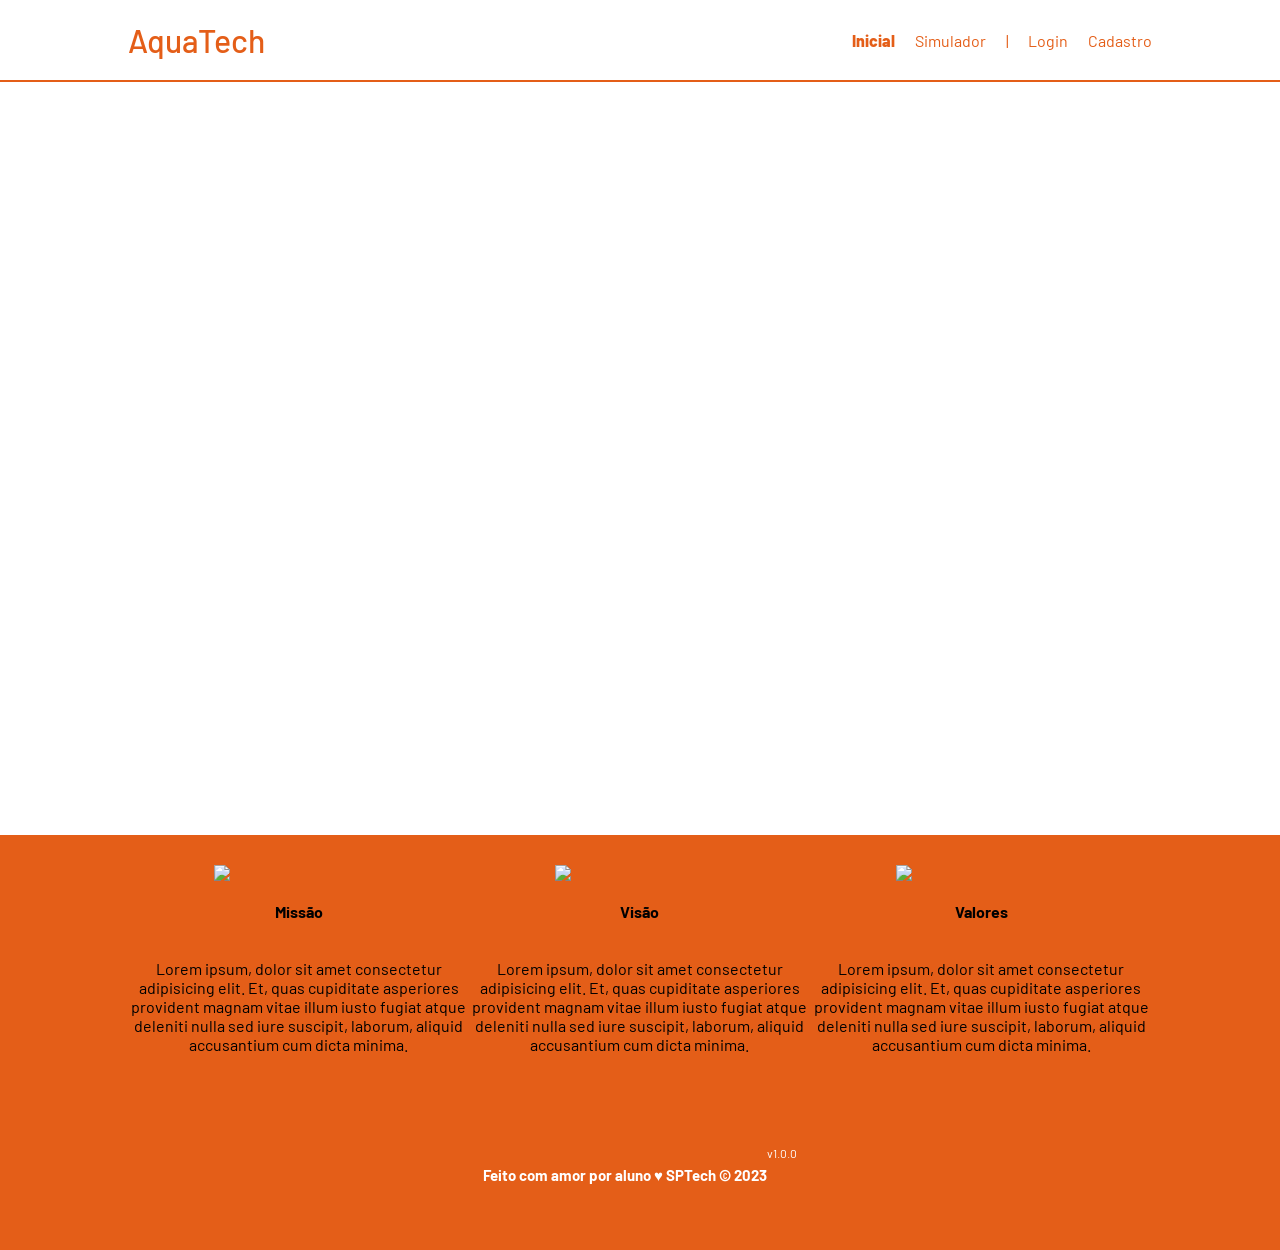
==== jazztech/public/index.html @ 9d969688 "Mudando nome da API para nome do projeto e mudando a Home" ====
<!DOCTYPE html>
<html lang="en">

<head>
    <meta charset="UTF-8">
    <meta http-equiv="X-UA-Compatible" content="IE=edge">
    <meta name="viewport" content="width=device-width, initial-scale=1.0">

    <title>AquaTech | Página Inicial</title>

    <script src="./js/sessao.js"></script>

    <link rel="stylesheet" href="./css/estilo.css">
    <link rel="icon" href="./assets/icon/favicon2.ico">
    <link rel="preconnect" href="https://fonts.gstatic.com">
</head>

<body>
    <div class="header">
      <div class="container">
        <h1 class="titulo">AquaTech</h1>
        <ul class="navbar">
          <li class="agora">
            <a href="#">Inicial</a>
          </li>
          <li>
            <a href="simulador.html">Simulador</a>
          </li>
          <li>|</li>
          <li>
            <a href="login.html">Login</a>
          </li>
          <li>
            <a href="cadastro.html">Cadastro</a>
          </li>
        </ul>
      </div>
    </div>
  
    <div class="banner">
      <div class="container">
        <p>Preservando <span>hoje</span> para existirem <span>amanhã</span>.</p>
      </div>
    </div>
  
    <div class="social">
      <div class="container">
        <div class="boxes">
          <div class="box">
            <img src="assets/imgs/planet-earth_color.png">
            <h4>Missão</h4>
            <p>Lorem ipsum, dolor sit amet consectetur adipisicing elit. Et, quas cupiditate asperiores provident magnam
              vitae illum iusto fugiat atque deleniti nulla sed iure suscipit, laborum, aliquid accusantium cum dicta
              minima.</p>
          </div>
          <div class="box">
            <img src="assets/imgs/lightbulb_color.png">
            <h4>Visão</h4>
            <p>Lorem ipsum, dolor sit amet consectetur adipisicing elit. Et, quas cupiditate asperiores provident magnam
              vitae illum iusto fugiat atque deleniti nulla sed iure suscipit, laborum, aliquid accusantium cum dicta
              minima.</p>
          </div>
          <div class="box">
            <img src="assets/imgs/growth_color.png">
            <h4>Valores</h4>
            <p>Lorem ipsum, dolor sit amet consectetur adipisicing elit. Et, quas cupiditate asperiores provident magnam
              vitae illum iusto fugiat atque deleniti nulla sed iure suscipit, laborum, aliquid accusantium cum dicta
              minima.</p>
          </div>
        </div>
      </div>
    </div>
  
    <div class="footer">
      <div class="container">
        <h4>Feito com amor por aluno &hearts; SPTech &copy; 2023</h4>
        <span class="version">v1.0.0</span>
      </div>
    </div>
  </body>

</html>
---- jazztech/public/css/estilo.css ----
@import url('https://fonts.googleapis.com/css2?family=Barlow:ital,wght@0,100;0,200;0,300;0,400;0,500;0,600;0,700;0,800;0,900;1,100;1,200;1,300;1,400;1,500;1,600;1,700;1,800;1,900&display=swap');

body {
  margin: 0;
  padding: 0;
  font-family: 'Barlow', 'Segoe UI', 'Segoe UI', Tahoma, Geneva, Verdana, sans-serif;
  background-color: rgba(254, 249, 233), 
}

:root {
  --tamanho-header: 80px;
  --tamanho-banner: calc(100vh - var(--tamanho-header) - var(--tamanho-footer) - 2px);
  --tamanho-simulador: calc(100vh - var(--tamanho-header) - var(--tamanho-footer) - 2px);
  --tamanho-login: calc(100vh - var(--tamanho-header) - var(--tamanho-footer) - 2px);
  --tamanho-footer: 65px;
}

.container {
  display: flex;
  width: 80%;
  margin: auto;
}

.header {
  height: var(--tamanho-header);
  border-bottom: 2px solid rgba(228, 94, 24);
}

.header .container {
  justify-content: space-between;
  align-items: center;
  height: 100%;
}

.header a {
  text-decoration: none;
  color: rgba(228, 94, 24);
}

.agora {
  font-weight: 800;
}

.navbar {
  width: 300px;
  display: flex;
  align-items: center;
  justify-content: space-between;
  list-style: none;
  color: rgba(228, 94, 24);
}

.titulo {
  color: rgba(228, 94, 24);
  width: fit-content;
  font-weight: 500;
}

.header h1 {
  margin: 0;
}

/* BANNER */

.banner {
  height: var(--tamanho-banner);
  color: white;
  background-image: url('../assets/imgs/bg-jelly-fish-para-home.png');
  background-size: cover;
}

.banner .container {
  justify-content: center;
  align-items: center;
  height: 100%;
}

.banner .container p {
  width: 50%;
  margin: 0;
  padding: 0;
  font-size: 36px;
}

.banner .container span {
  font-weight: 800;
}

/* MISSÃO VISÃO VALORES */

.social {
  background-color: rgba(228, 94, 24);
  display: flex;
}

.social .container {
  justify-content: center;
}

.box img {
  width: 170px;
}

.social .container .boxes {
  display: flex;
  justify-content: space-between;
  width: 100%;
  padding: 30px 0;
}

.social p {
  text-align: center;
}

.box {
  display: flex;
  flex-direction: column;
  align-items: center;
}

/* FOOTER */

.footer {
  background-color: rgba(228, 94, 24);
  height: 150px;
  color: #fff;
  display: flex;
  font-size: 15px;
}

.footer .container {
  justify-content: center;
  text-align: center;
}

.footer .container .version {
  font-size: 12px;
}

/* LOGIN */

.login {
  height: var(--tamanho-login);
  background-image: url('../assets/imgs/bg-jelly-fish-para-home.png');
  background-size: cover;
}

.login .container {
  justify-content: center;
  align-items: center;
  height: 100%;
}

.card {
  width: 50%;
  background-color: #e5e5e5;
  border-radius: 10px;
  display: flex;
  align-items: center;
  justify-content: space-evenly;
  color: rgba(254, 249, 233);
  flex-direction: column;
  height: fit-content;
  padding: 20px 0;
}

.card h2 {
  margin: 0;
  font-size: 30px;
}

.formulario {
  display: flex;
  height: 90%;
  width: 80%;
  justify-content: space-around;
  flex-direction: column;
}

.formulario span {
  font-size: 15px;
  font-weight: 800;
}

.formulario input {
  border: 2px solid #32b9cd;
  text-align: center;
  border-radius: 10px;
  margin: 0;
}

.formulario select {
  border: 2px solid #32b9cd;
  background-color: rgba(254, 249, 233);
  color: gray;
  height: 36px;
  text-align: center;
  border-radius: 10px;
  margin: 0;
}

.campo {
  display: flex;
  flex-direction: column;
  justify-content: start;
  padding: 5px 0;
}

.botao {
  cursor: pointer;
  font-family: "Barlow", sans-serif;
  border: 0;
  border-radius: 5px;
  font-weight: 600;
  font-size: 18px;
  color: #fff;
  background-color: #ED145B;
  width: 120px;
  height: 30px;
  align-self: center;
  margin-top: 20px;
}

.loading-div {
  width: 50px;
  display: none;
}

.loading-div img {
  height: 50px;
  width: 50px;
}

#div_erros_login {
  display: none
}

/* FORMULARIO */

.alerta_erro{
  display: flex;
  justify-content: flex-end;
}

.card_erro {
  display: none;
  background-color: #fff;
  color: rgba(254, 249, 233);
  width: 230px;
  position: fixed;
  border-radius: 4px;
  border: #ED145B 3px solid;
  padding: 10px;
  margin-right: 10%;
}

.card_erro #mensagem_erro{
  font-weight: 500;
  font-size: 20px;
}

.formulario .tipo_campo {
  font-size: 20px;
  font-weight: 600 !important;
}

.formulario {
  display: flex;
  flex-direction: column;
}

input {
  margin-bottom: 10px;
  border: 2px solid #32b9cd;
  padding: 10px;
  text-align: center;
  border-radius: 10px;
}

.btn {
  font-family: "Barlow", sans-serif;
  border: 0;
  border-radius: 5px;
  font-weight: 600;
  font-size: 18px;
  padding: 10px 15px;
  color: white;
  background-color: #ED145B;
  width: 120px;
  align-self: center;
  margin-top: 5px;
}

.loading-div {
  width: 50px;
  margin: auto;
  display: none;
}

.loading-div img {
  height: 50px;
  width: 50px;
}

/* SIMULADOR */

.simulador {
  color: rgba(254, 249, 233);
}

.simulador .container {
  flex-direction: column;
  overflow: scroll; 
  height: var(--tamanho-simulador);
}

/* ALERTA */

#alerta {
  position: absolute;
  right: 0;
  bottom: 0;
}

.mensagem-alarme {
  background-color: rgba(254, 249, 233);
  border-radius: 5px;
  width: 300px;
  height: 80px;
  margin: 10px;
  padding: 10px 0;
  display: flex;
  justify-content: space-evenly;
  align-items: center;
}

.mensagem-alarme h3 {
  font-size: 14px;
  margin: 0;
}

.mensagem-alarme .informacao {
  width: 66%;
}

.alarme-sino {
  width: 48px;
  height: 48px;
  animation-name: bell;
  animation-duration: 4s;
  background-image: url('https://cdn-icons-png.flaticon.com/512/1157/1157000.png');
  background-size: cover;
  animation-iteration-count: infinite;
}

@keyframes bell {
  0%   {transform: rotate(25deg)}
  25%  {transform: rotate(-25deg)}
  50%  {transform: rotate(25deg)}
  75%  {transform: rotate(-25deg)}
  100% {transform: rotate(25deg)}
}
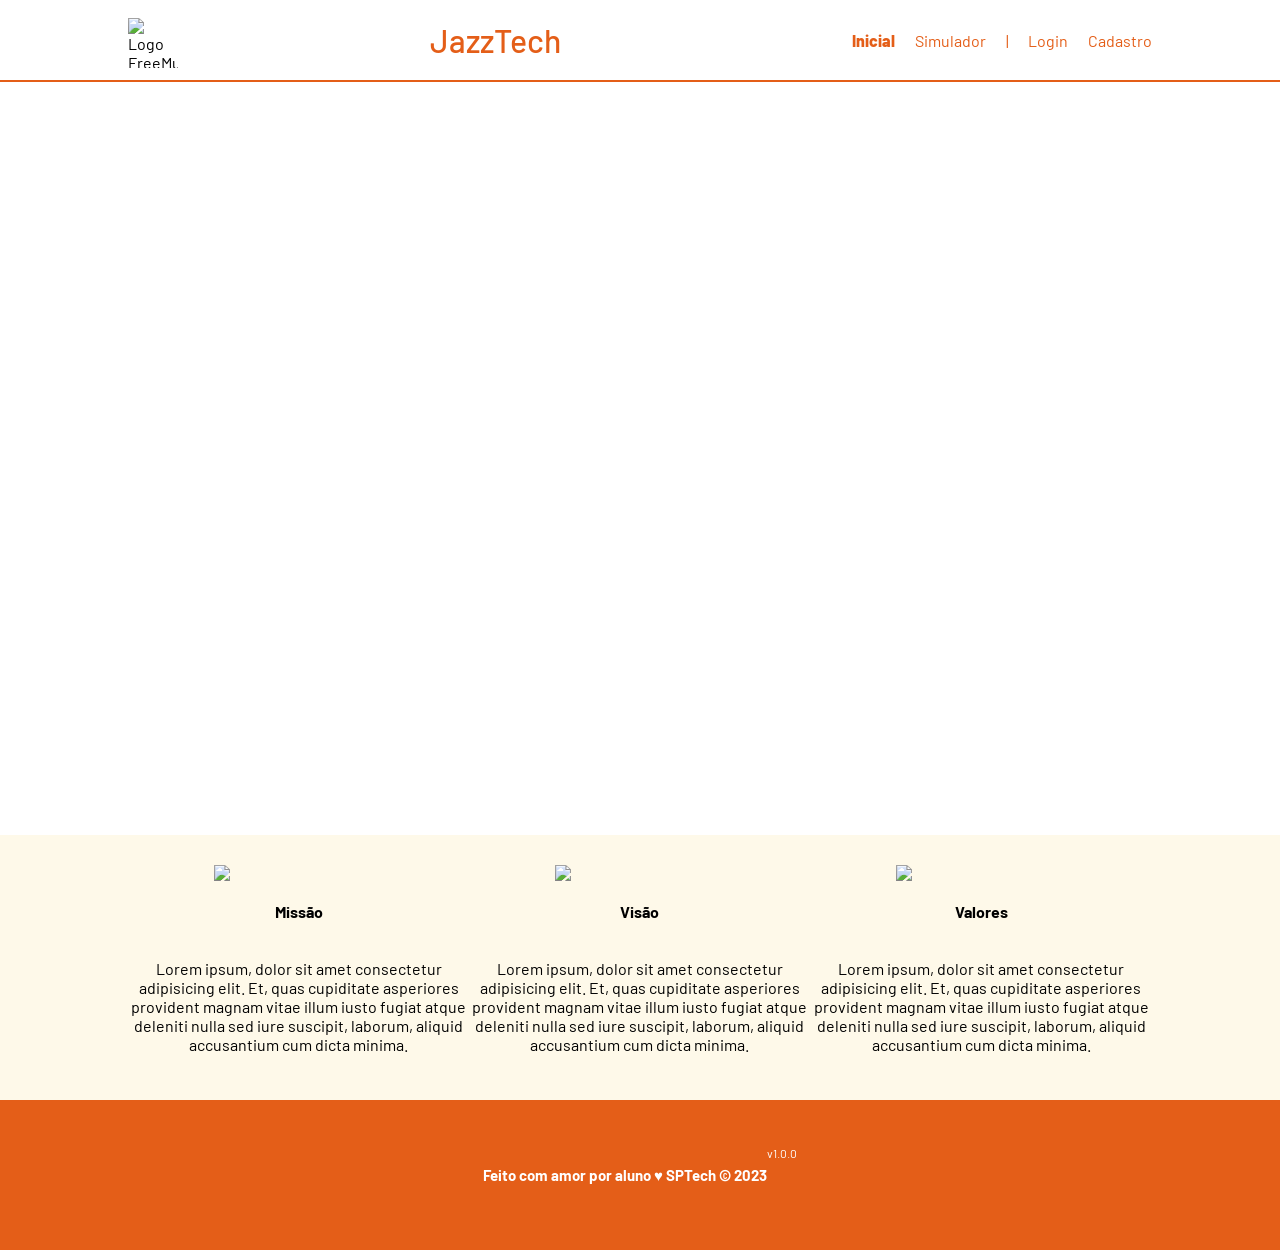
==== commit 68c5e86b: "Adicionando a logo da FreeMusic" ====
--- a/jazztech/public/index.html
+++ b/jazztech/public/index.html
@@ -2,81 +2,84 @@
 <html lang="en">
 
 <head>
-    <meta charset="UTF-8">
-    <meta http-equiv="X-UA-Compatible" content="IE=edge">
-    <meta name="viewport" content="width=device-width, initial-scale=1.0">
+  <meta charset="UTF-8">
+  <meta http-equiv="X-UA-Compatible" content="IE=edge">
+  <meta name="viewport" content="width=device-width, initial-scale=1.0">
 
-    <title>AquaTech | Página Inicial</title>
+  <title>JazzTech | Página Inicial</title>
 
-    <script src="./js/sessao.js"></script>
+  <script src="./js/sessao.js"></script>
 
-    <link rel="stylesheet" href="./css/estilo.css">
-    <link rel="icon" href="./assets/icon/favicon2.ico">
-    <link rel="preconnect" href="https://fonts.gstatic.com">
+  <link rel="stylesheet" href="./css/estilo.css">
+  <link rel="icon" href="./assets/icon/favicon2.ico">
+  <link rel="preconnect" href="https://fonts.gstatic.com">
 </head>
 
 <body>
-    <div class="header">
-      <div class="container">
-        <h1 class="titulo">AquaTech</h1>
-        <ul class="navbar">
-          <li class="agora">
-            <a href="#">Inicial</a>
-          </li>
-          <li>
-            <a href="simulador.html">Simulador</a>
-          </li>
-          <li>|</li>
-          <li>
-            <a href="login.html">Login</a>
-          </li>
-          <li>
-            <a href="cadastro.html">Cadastro</a>
-          </li>
-        </ul>
-      </div>
+  <div class="header">
+    <div class="container">
+      <img class="logo" src="assets/imgs/freemusic.png" alt="Logo FreeMusic">
+      <h1 class="titulo">JazzTech</h1>
+
+      <ul class="navbar">
+        <li class="agora">
+          <a href="#">Inicial</a>
+        </li>
+        <li>
+          <a href="simulador.html">Simulador</a>
+        </li>
+        <li>|</li>
+        <li>
+          <a href="login.html">Login</a>
+        </li>
+        <li>
+          <a href="cadastro.html">Cadastro</a>
+        </li>
+      </ul>
+
     </div>
-  
-    <div class="banner">
-      <div class="container">
-        <p>Preservando <span>hoje</span> para existirem <span>amanhã</span>.</p>
-      </div>
+  </div>
+
+  <div class="banner">
+    <div class="container">
+      <p>A <span>música </span>transforma <span>vidas!</span></p>
     </div>
-  
-    <div class="social">
-      <div class="container">
-        <div class="boxes">
-          <div class="box">
-            <img src="assets/imgs/planet-earth_color.png">
-            <h4>Missão</h4>
-            <p>Lorem ipsum, dolor sit amet consectetur adipisicing elit. Et, quas cupiditate asperiores provident magnam
-              vitae illum iusto fugiat atque deleniti nulla sed iure suscipit, laborum, aliquid accusantium cum dicta
-              minima.</p>
-          </div>
-          <div class="box">
-            <img src="assets/imgs/lightbulb_color.png">
-            <h4>Visão</h4>
-            <p>Lorem ipsum, dolor sit amet consectetur adipisicing elit. Et, quas cupiditate asperiores provident magnam
-              vitae illum iusto fugiat atque deleniti nulla sed iure suscipit, laborum, aliquid accusantium cum dicta
-              minima.</p>
-          </div>
-          <div class="box">
-            <img src="assets/imgs/growth_color.png">
-            <h4>Valores</h4>
-            <p>Lorem ipsum, dolor sit amet consectetur adipisicing elit. Et, quas cupiditate asperiores provident magnam
-              vitae illum iusto fugiat atque deleniti nulla sed iure suscipit, laborum, aliquid accusantium cum dicta
-              minima.</p>
-          </div>
+  </div>
+
+  <div class="social">
+    <div class="container">
+      <div class="boxes">
+        <div class="box">
+          <img src="assets/imgs/planet-earth_color.png">
+          <h4>Missão</h4>
+          <p>Lorem ipsum, dolor sit amet consectetur adipisicing elit. Et, quas cupiditate asperiores provident magnam
+            vitae illum iusto fugiat atque deleniti nulla sed iure suscipit, laborum, aliquid accusantium cum dicta
+            minima.</p>
+        </div>
+        <div class="box">
+          <img src="assets/imgs/lightbulb_color.png">
+          <h4>Visão</h4>
+          <p>Lorem ipsum, dolor sit amet consectetur adipisicing elit. Et, quas cupiditate asperiores provident magnam
+            vitae illum iusto fugiat atque deleniti nulla sed iure suscipit, laborum, aliquid accusantium cum dicta
+            minima.</p>
+        </div>
+        <div class="box">
+          <img src="assets/imgs/growth_color.png">
+          <h4>Valores</h4>
+          <p>Lorem ipsum, dolor sit amet consectetur adipisicing elit. Et, quas cupiditate asperiores provident magnam
+            vitae illum iusto fugiat atque deleniti nulla sed iure suscipit, laborum, aliquid accusantium cum dicta
+            minima.</p>
         </div>
       </div>
     </div>
-  
-    <div class="footer">
-      <div class="container">
-        <h4>Feito com amor por aluno &hearts; SPTech &copy; 2023</h4>
-        <span class="version">v1.0.0</span>
-      </div>
+  </div>
+
+  <div class="footer">
+    <div class="container">
+      <h4>Feito com amor por aluno &hearts; SPTech &copy; 2023</h4>
+      <span class="version">v1.0.0</span>
     </div>
-  </body>
+  </div>
+</body>
 
 </html>
--- a/jazztech/public/css/estilo.css
+++ b/jazztech/public/css/estilo.css
@@ -4,7 +4,7 @@
   margin: 0;
   padding: 0;
   font-family: 'Barlow', 'Segoe UI', 'Segoe UI', Tahoma, Geneva, Verdana, sans-serif;
-  background-color: rgba(254, 249, 233), 
+  background-color: rgba(254, 249, 233),
 }
 
 :root {
@@ -19,6 +19,7 @@
   display: flex;
   width: 80%;
   margin: auto;
+  justify-content: center;
 }
 
 .header {
@@ -54,18 +55,28 @@
   color: rgba(228, 94, 24);
   width: fit-content;
   font-weight: 500;
+  justify-content: end;
+  
 }
 
 .header h1 {
   margin: 0;
 }
+.logo {
+  display: flex;
+  width: 50px;
+  height: 50px;
+  justify-content: flex-end;
+  margin-top: 5px;
+}
+
 
 /* BANNER */
 
 .banner {
   height: var(--tamanho-banner);
   color: white;
-  background-image: url('../assets/imgs/bg-jelly-fish-para-home.png');
+  background-image: url('../assets/imgs/baixohome.png');
   background-size: cover;
 }
 
@@ -89,7 +100,7 @@
 /* MISSÃO VISÃO VALORES */
 
 .social {
-  background-color: rgba(228, 94, 24);
+  background-color: rgba(254, 249, 233);
   display: flex;
 }
 
@@ -116,7 +127,22 @@
   display: flex;
   flex-direction: column;
   align-items: center;
-}
+
+ 
+
+}
+
+/* .box2 {
+  display: flex;
+  flex-direction: column;
+  align-items: center;
+}
+
+.box3 {
+  display: flex;
+  flex-direction: column;
+  align-items: center; */
+/* } */
 
 /* FOOTER */
 
@@ -237,7 +263,7 @@
 
 /* FORMULARIO */
 
-.alerta_erro{
+.alerta_erro {
   display: flex;
   justify-content: flex-end;
 }
@@ -254,7 +280,7 @@
   margin-right: 10%;
 }
 
-.card_erro #mensagem_erro{
+.card_erro #mensagem_erro {
   font-weight: 500;
   font-size: 20px;
 }
@@ -310,7 +336,7 @@
 
 .simulador .container {
   flex-direction: column;
-  overflow: scroll; 
+  overflow: scroll;
   height: var(--tamanho-simulador);
 }
 
@@ -354,9 +380,23 @@
 }
 
 @keyframes bell {
-  0%   {transform: rotate(25deg)}
-  25%  {transform: rotate(-25deg)}
-  50%  {transform: rotate(25deg)}
-  75%  {transform: rotate(-25deg)}
-  100% {transform: rotate(25deg)}
+  0% {
+    transform: rotate(25deg)
+  }
+
+  25% {
+    transform: rotate(-25deg)
+  }
+
+  50% {
+    transform: rotate(25deg)
+  }
+
+  75% {
+    transform: rotate(-25deg)
+  }
+
+  100% {
+    transform: rotate(25deg)
+  }
 }
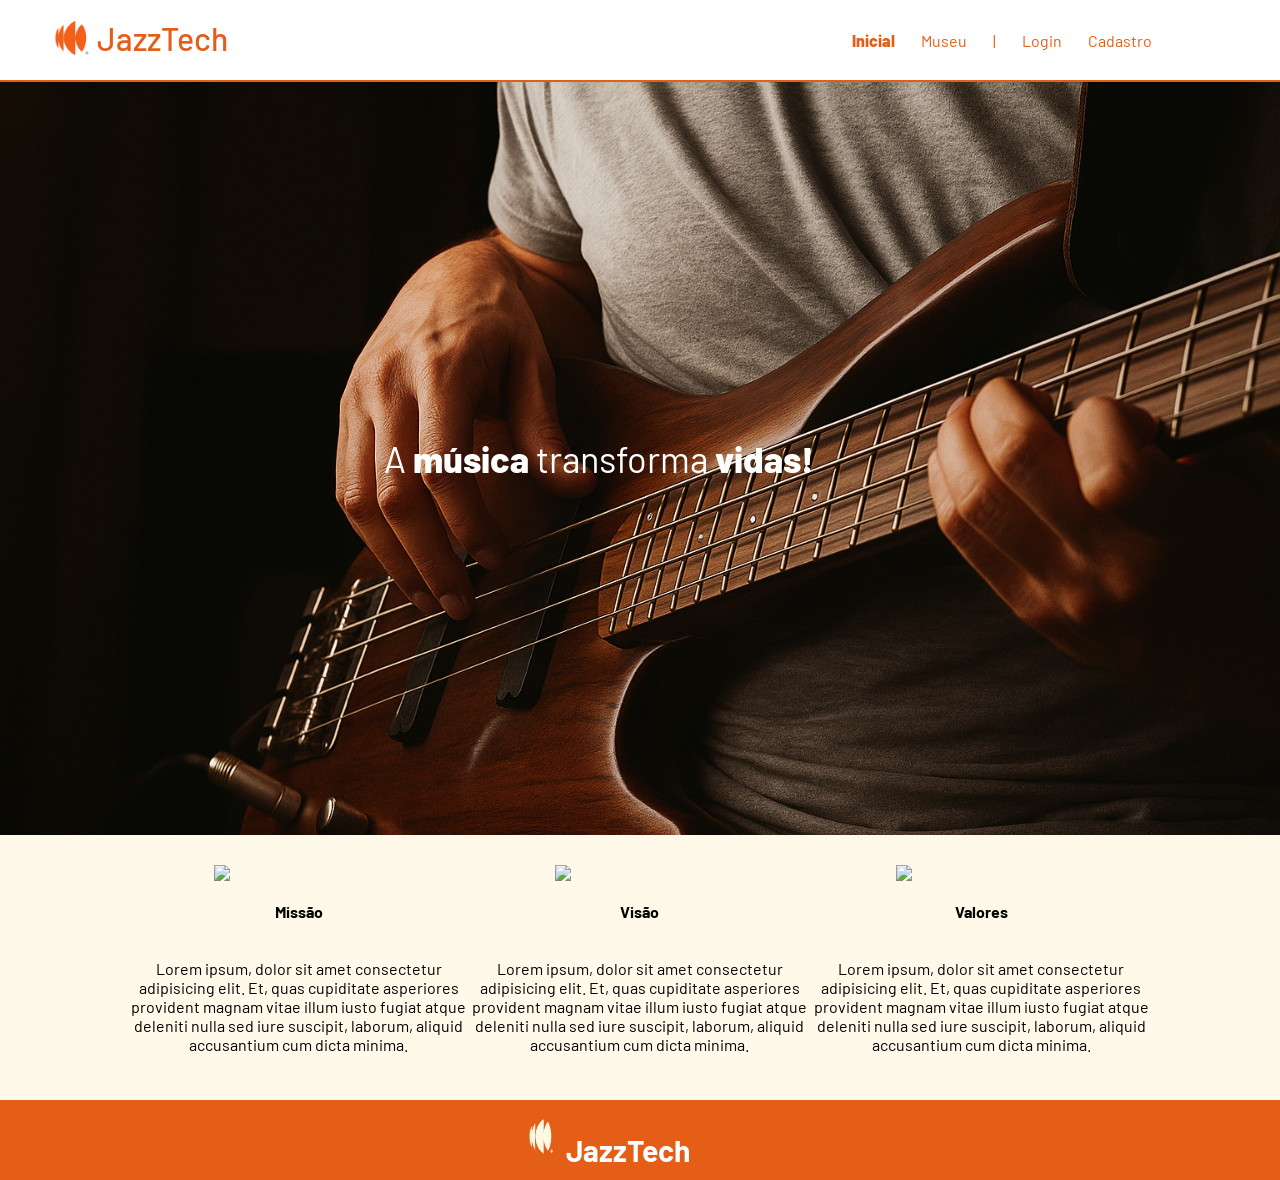
==== commit edbe0f11: "Adicionando imagens no front e mudando o footer da home" ====
--- a/jazztech/public/index.html
+++ b/jazztech/public/index.html
@@ -18,15 +18,18 @@
 <body>
   <div class="header">
     <div class="container">
-      <img class="logo" src="assets/imgs/freemusic.png" alt="Logo FreeMusic">
-      <h1 class="titulo">JazzTech</h1>
+      <div class="logo">
+        <img class="logo" src="assets/imgs/freemusic.png" alt="Logo FreeMusic">
+        <h1 class="titulo">JazzTech</h1>
+
+      </div>
 
       <ul class="navbar">
         <li class="agora">
           <a href="#">Inicial</a>
         </li>
         <li>
-          <a href="simulador.html">Simulador</a>
+          <a href="museu.html">Museu</a>
         </li>
         <li>|</li>
         <li>
@@ -76,8 +79,11 @@
 
   <div class="footer">
     <div class="container">
-      <h4>Feito com amor por aluno &hearts; SPTech &copy; 2023</h4>
-      <span class="version">v1.0.0</span>
+      <div class="logo">
+        <img class="logo" src="assets/imgs/freemusicbege.png" alt="Logo FreeMusic">
+        <h1 class="titulo_footer">JazzTech</h1>
+
+      </div>
     </div>
   </div>
 </body>
--- a/jazztech/public/css/estilo.css
+++ b/jazztech/public/css/estilo.css
@@ -28,7 +28,7 @@
 }
 
 .header .container {
-  justify-content: space-between;
+ justify-content: space-between;
   align-items: center;
   height: 100%;
 }
@@ -56,6 +56,7 @@
   width: fit-content;
   font-weight: 500;
   justify-content: end;
+  align-content: center;
   
 }
 
@@ -67,7 +68,8 @@
   width: 50px;
   height: 50px;
   justify-content: flex-end;
-  margin-top: 5px;
+  margin-bottom: 5px;
+  margin-left: 50px
 }
 
 
@@ -127,9 +129,6 @@
   display: flex;
   flex-direction: column;
   align-items: center;
-
- 
-
 }
 
 /* .box2 {
@@ -148,11 +147,15 @@
 
 .footer {
   background-color: rgba(228, 94, 24);
-  height: 150px;
+  height: 80px;
   color: #fff;
   display: flex;
   font-size: 15px;
 }
+.titulo_footer {
+  color: #fff;
+}
+
 
 .footer .container {
   justify-content: center;
@@ -163,11 +166,12 @@
   font-size: 12px;
 }
 
+
 /* LOGIN */
 
 .login {
   height: var(--tamanho-login);
-  background-image: url('../assets/imgs/bg-jelly-fish-para-home.png');
+  background-image: url('../assets/imgs/baterialogin_cadastro.png');
   background-size: cover;
 }
 
@@ -179,7 +183,7 @@
 
 .card {
   width: 50%;
-  background-color: #e5e5e5;
+  background-color:  rgba(228, 94, 24);
   border-radius: 10px;
   display: flex;
   align-items: center;
@@ -209,14 +213,14 @@
 }
 
 .formulario input {
-  border: 2px solid #32b9cd;
+  border: 2px solid rgba(254, 249, 233);
   text-align: center;
   border-radius: 10px;
   margin: 0;
 }
 
 .formulario select {
-  border: 2px solid #32b9cd;
+  border: 2px solid rgba(254, 249, 233);
   background-color: rgba(254, 249, 233);
   color: gray;
   height: 36px;
@@ -331,12 +335,11 @@
 /* SIMULADOR */
 
 .simulador {
-  color: rgba(254, 249, 233);
+  color: rgba(228, 94, 24);
 }
 
 .simulador .container {
   flex-direction: column;
-  overflow: scroll;
   height: var(--tamanho-simulador);
 }
 
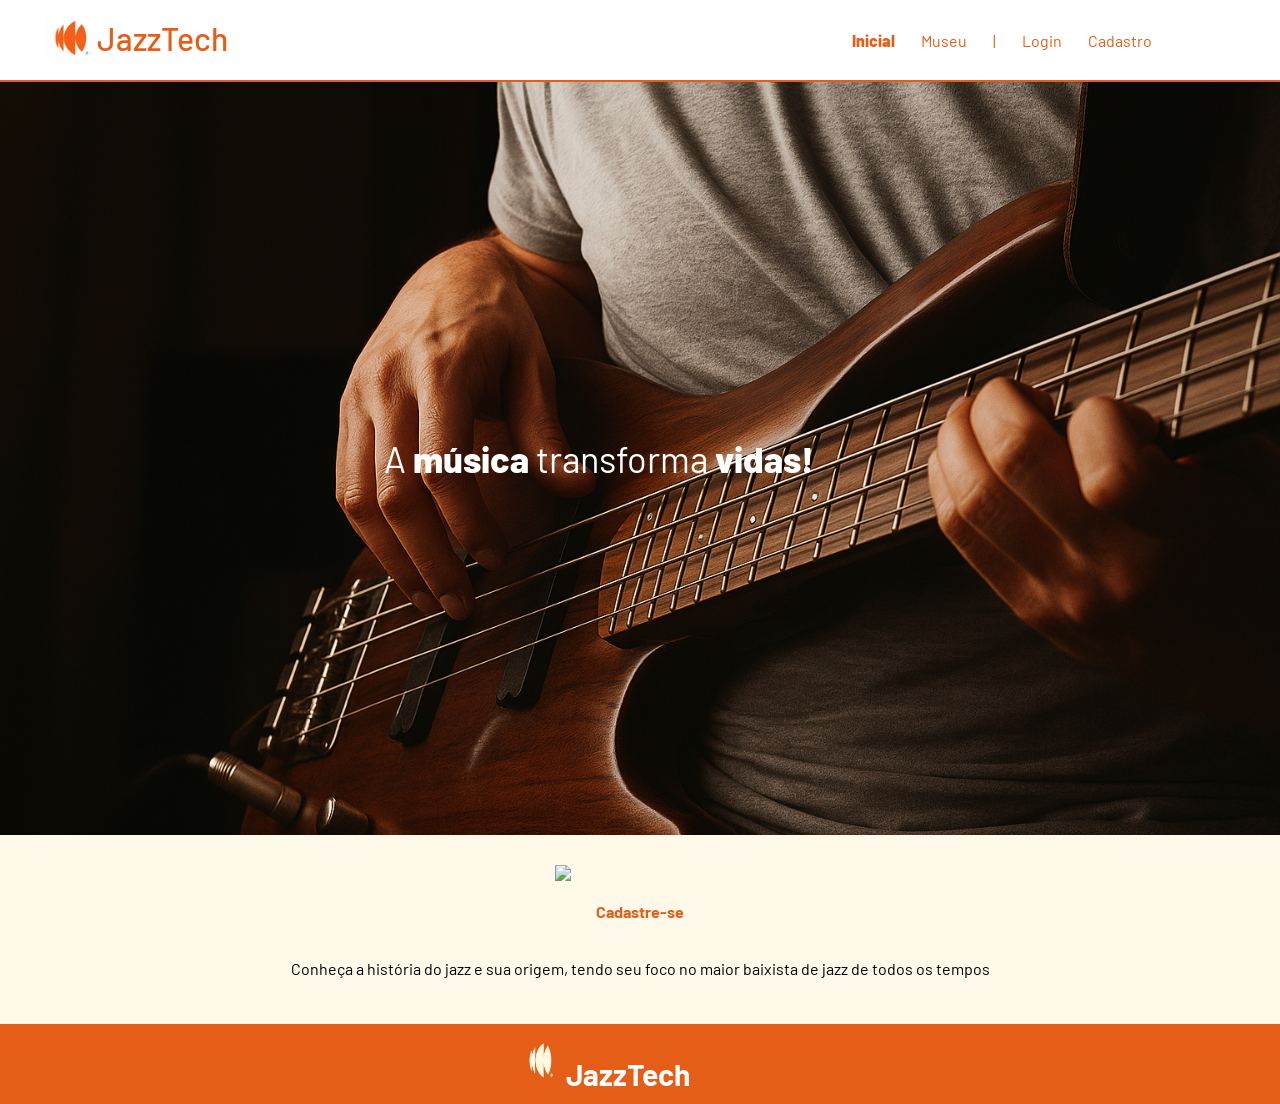
==== commit d18c9101: "Criando banco de dados fase 01 e arrumando a home e o museu" ====
--- a/jazztech/public/index.html
+++ b/jazztech/public/index.html
@@ -11,7 +11,7 @@
   <script src="./js/sessao.js"></script>
 
   <link rel="stylesheet" href="./css/estilo.css">
-  <link rel="icon" href="./assets/icon/favicon2.ico">
+  <link rel="icon" href="./assets/imgs/freemusic.png">
   <link rel="preconnect" href="https://fonts.gstatic.com">
 </head>
 
@@ -54,24 +54,10 @@
       <div class="boxes">
         <div class="box">
           <img src="assets/imgs/planet-earth_color.png">
-          <h4>Missão</h4>
-          <p>Lorem ipsum, dolor sit amet consectetur adipisicing elit. Et, quas cupiditate asperiores provident magnam
-            vitae illum iusto fugiat atque deleniti nulla sed iure suscipit, laborum, aliquid accusantium cum dicta
-            minima.</p>
-        </div>
-        <div class="box">
-          <img src="assets/imgs/lightbulb_color.png">
-          <h4>Visão</h4>
-          <p>Lorem ipsum, dolor sit amet consectetur adipisicing elit. Et, quas cupiditate asperiores provident magnam
-            vitae illum iusto fugiat atque deleniti nulla sed iure suscipit, laborum, aliquid accusantium cum dicta
-            minima.</p>
-        </div>
-        <div class="box">
-          <img src="assets/imgs/growth_color.png">
-          <h4>Valores</h4>
-          <p>Lorem ipsum, dolor sit amet consectetur adipisicing elit. Et, quas cupiditate asperiores provident magnam
-            vitae illum iusto fugiat atque deleniti nulla sed iure suscipit, laborum, aliquid accusantium cum dicta
-            minima.</p>
+          <a href="cadastro.html">
+          <h4>Cadastre-se</h4>
+          </li></a>
+          <p>Conheça a história do <span> jazz</span> e sua origem, tendo seu foco no maior baixista de jazz de todos os tempos</p>
         </div>
       </div>
     </div>
--- a/jazztech/public/css/estilo.css
+++ b/jazztech/public/css/estilo.css
@@ -10,7 +10,7 @@
 :root {
   --tamanho-header: 80px;
   --tamanho-banner: calc(100vh - var(--tamanho-header) - var(--tamanho-footer) - 2px);
-  --tamanho-simulador: calc(100vh - var(--tamanho-header) - var(--tamanho-footer) - 2px);
+  --tamanho-museu: calc(100vh - var(--tamanho-header) - var(--tamanho-footer) - 2px);
   --tamanho-login: calc(100vh - var(--tamanho-header) - var(--tamanho-footer) - 2px);
   --tamanho-footer: 65px;
 }
@@ -114,11 +114,16 @@
   width: 170px;
 }
 
-.social .container .boxes {
-  display: flex;
-  justify-content: space-between;
+.social .container .boxes  {
+  display: flex;
+  justify-content: center;
   width: 100%;
   padding: 30px 0;
+ 
+}
+.box a {
+   text-decoration: none;
+  color: rgba(228, 94, 24);
 }
 
 .social p {
@@ -129,6 +134,7 @@
   display: flex;
   flex-direction: column;
   align-items: center;
+  justify-content: center;
 }
 
 /* .box2 {
@@ -243,8 +249,8 @@
   border-radius: 5px;
   font-weight: 600;
   font-size: 18px;
-  color: #fff;
-  background-color: #ED145B;
+  color: rgba(228, 94, 24);
+  background-color: rgba(254, 249, 233);
   width: 120px;
   height: 30px;
   align-self: center;
@@ -332,15 +338,15 @@
   width: 50px;
 }
 
-/* SIMULADOR */
-
-.simulador {
-  color: rgba(228, 94, 24);
-}
-
-.simulador .container {
-  flex-direction: column;
-  height: var(--tamanho-simulador);
+/* MUSEU */
+
+.museu {
+  color: rgba(228, 94, 24);
+}
+
+.museu .container {
+  flex-direction: column;
+  height: var(--tamanho-museu);
 }
 
 /* ALERTA */
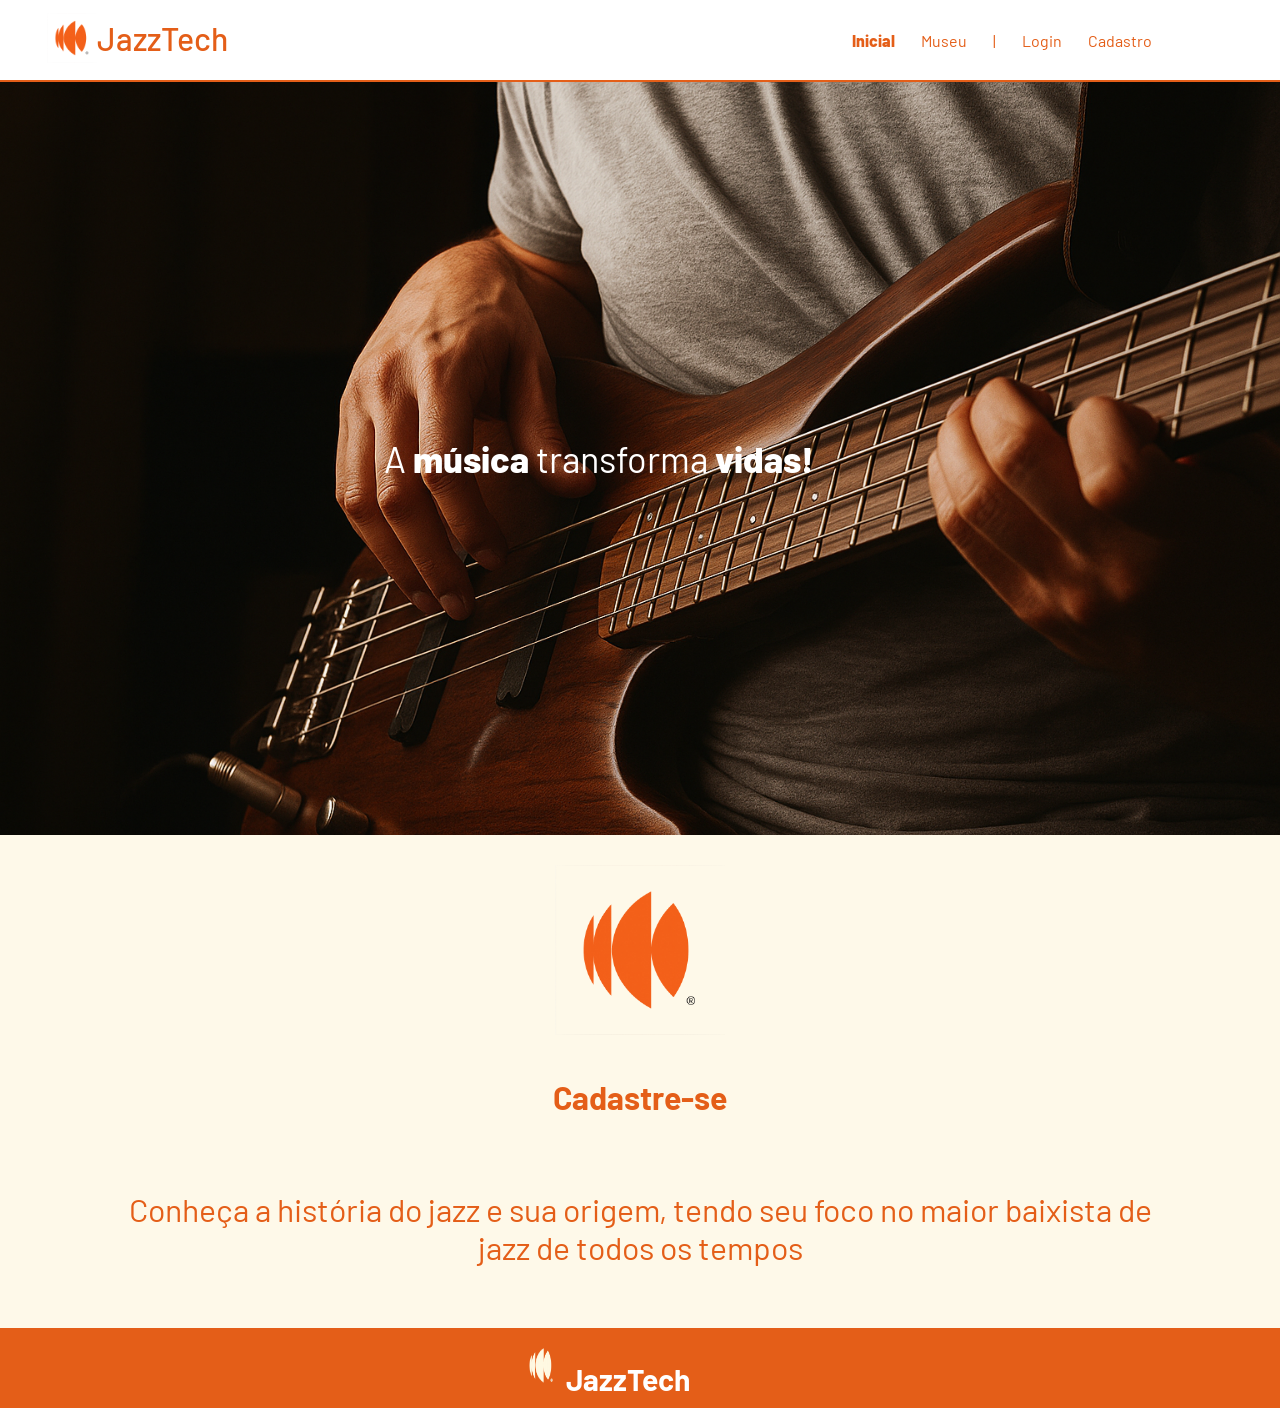
==== commit 764e36b4: "Finalizando o museu do Jaco e arrumando a home" ====
--- a/jazztech/public/index.html
+++ b/jazztech/public/index.html
@@ -53,7 +53,7 @@
     <div class="container">
       <div class="boxes">
         <div class="box">
-          <img src="assets/imgs/planet-earth_color.png">
+          <img src="assets/imgs/freemusic.png">
           <a href="cadastro.html">
           <h4>Cadastre-se</h4>
           </li></a>
--- a/jazztech/public/css/estilo.css
+++ b/jazztech/public/css/estilo.css
@@ -122,9 +122,15 @@
  
 }
 .box a {
-   text-decoration: none;
-  color: rgba(228, 94, 24);
-}
+  text-decoration: none;
+  color: rgba(228, 94, 24);
+  font-size: xx-large;
+}
+.box p {
+  color: rgba(228, 94, 24);
+  font-size: xx-large;
+}
+
 
 .social p {
   text-align: center;
@@ -339,14 +345,194 @@
 }
 
 /* MUSEU */
-
-.museu {
-  color: rgba(228, 94, 24);
+.museu{
+  color: rgba(228, 94, 24);
+  padding-top: 20px;
+}
+
+.museu h1 {
+  font-size: 38px;
+  margin-bottom: 15px;
+
+}
+
+.museu h2 {
+  margin-top: 25px;
+  font-size: 28px;
 }
 
 .museu .container {
   flex-direction: column;
-  height: var(--tamanho-museu);
+  margin-top: 10px;
+  margin-bottom: 35px;
+
+}
+
+.jaco-container1 {
+  display: flex;
+  align-items: flex-start;
+  gap: 20px;
+  margin-top: 25px;
+  background-color: rgba(254, 249, 233);
+  padding: 20px;
+  border-radius: 15px;
+  box-shadow: 0 4px 14px rgba(0, 0, 0, 0.2);
+}
+
+.jacoimg1 {
+  width: 220px;
+  border-radius: 15px;
+  box-shadow: 0 4px 12px rgba(0, 0, 0, 0.25);
+}
+
+.texto-jaco1 h3 {
+  font-size: 22px;
+  color: rgba(228, 94, 24);
+  margin-bottom: 10px;
+}
+.jaco-container2 {
+  display: flex;
+  align-items: flex-start;
+  gap: 20px;
+  margin-top: 25px;
+  background-color: rgba(254, 249, 233);
+  padding: 20px;
+  border-radius: 15px;
+  box-shadow: 0 4px 14px rgba(0, 0, 0, 0.2);
+}
+
+.jacocrianca {
+  width: 220px;
+  border-radius: 15px;
+  display: block;
+  margin: 15px;
+  box-shadow: 0 4px 14px rgba(0, 0, 0, 0.25);
+}
+
+.texto-jaco2 h3 {
+  font-size: 22px;
+  color: rgba(228, 94, 24);
+  margin-bottom: 10px;
+}
+.jaco-container3 {
+  display: flex;
+  align-items: flex-start;
+  gap: 20px;
+  margin-top: 25px;
+  background-color: rgba(254, 249, 233);
+  padding: 20px;
+  border-radius: 15px;
+  box-shadow: 0 4px 14px rgba(0, 0, 0, 0.2);
+}
+
+.cochran {
+  width: 220px;
+  border-radius: 15px;
+  display: block;
+  margin: 15px;
+  box-shadow: 0 4px 14px rgba(0, 0, 0, 0.25);
+}
+
+.texto-jaco3 h3 {
+  font-size: 22px;
+  color: rgba(228, 94, 24);
+  margin-bottom: 10px;
+}
+.jaco-container4 {
+  display: flex;
+  align-items: flex-start;
+  gap: 20px;
+  margin-top: 25px;
+  background-color: rgba(254, 249, 233);
+  padding: 20px;
+  border-radius: 15px;
+  box-shadow: 0 4px 14px rgba(0, 0, 0, 0.2);
+}
+
+.jacopastoriusalbum {
+  width: 1400px;
+  border-radius: 15px;
+  display: block;
+  margin: 15px;
+  box-shadow: 0 4px 14px rgba(0, 0, 0, 0.25);
+}
+
+.texto-jaco4 h3 {
+  font-size: 22px;
+  color: rgba(228, 94, 24);
+  margin-bottom: 10px;
+}
+.jaco-container5 {
+  display: flex;
+  align-items: flex-start;
+  gap: 20px;
+  margin-top: 25px;
+  background-color: rgba(254, 249, 233);
+  padding: 20px;
+  border-radius: 15px;
+  box-shadow: 0 4px 14px rgba(0, 0, 0, 0.2);
+}
+
+.weatherreport {
+  width: 250px;
+  border-radius: 15px;
+  display: block;
+  margin: 15px;
+  box-shadow: 0 4px 14px rgba(0, 0, 0, 0.25);
+}
+
+.texto-jaco5 h3 {
+  font-size: 22px;
+  color: rgba(228, 94, 24);
+  margin-bottom: 10px;
+}
+.jaco-container6 {
+  display: flex;
+  align-items: flex-start;
+  gap: 20px;
+  margin-top: 25px;
+  background-color: rgba(254, 249, 233);
+  padding: 20px;
+  border-radius: 15px;
+  box-shadow: 0 4px 14px rgba(0, 0, 0, 0.2);
+}
+
+.bassofdoom {
+  width: 250px;
+  border-radius: 15px;
+  display: block;
+  margin: 15px;
+  box-shadow: 0 4px 14px rgba(0, 0, 0, 0.25);
+}
+
+.texto-jaco6 h3 {
+  font-size: 22px;
+  color: rgba(228, 94, 24);
+  margin-bottom: 10px;
+}
+.jaco-container7 {
+  display: flex;
+  align-items: flex-start;
+  gap: 20px;
+  margin-top: 25px;
+  background-color: rgba(254, 249, 233);
+  padding: 20px;
+  border-radius: 15px;
+  box-shadow: 0 4px 14px rgba(0, 0, 0, 0.2);
+}
+
+.jacomorte {
+  width: 250px;
+  border-radius: 15px;
+  display: block;
+  margin: 15px;
+  box-shadow: 0 4px 14px rgba(0, 0, 0, 0.25);
+}
+
+.texto-jaco7 h3 {
+  font-size: 22px;
+  color: rgba(228, 94, 24);
+  margin-bottom: 10px;
 }
 
 /* ALERTA */
